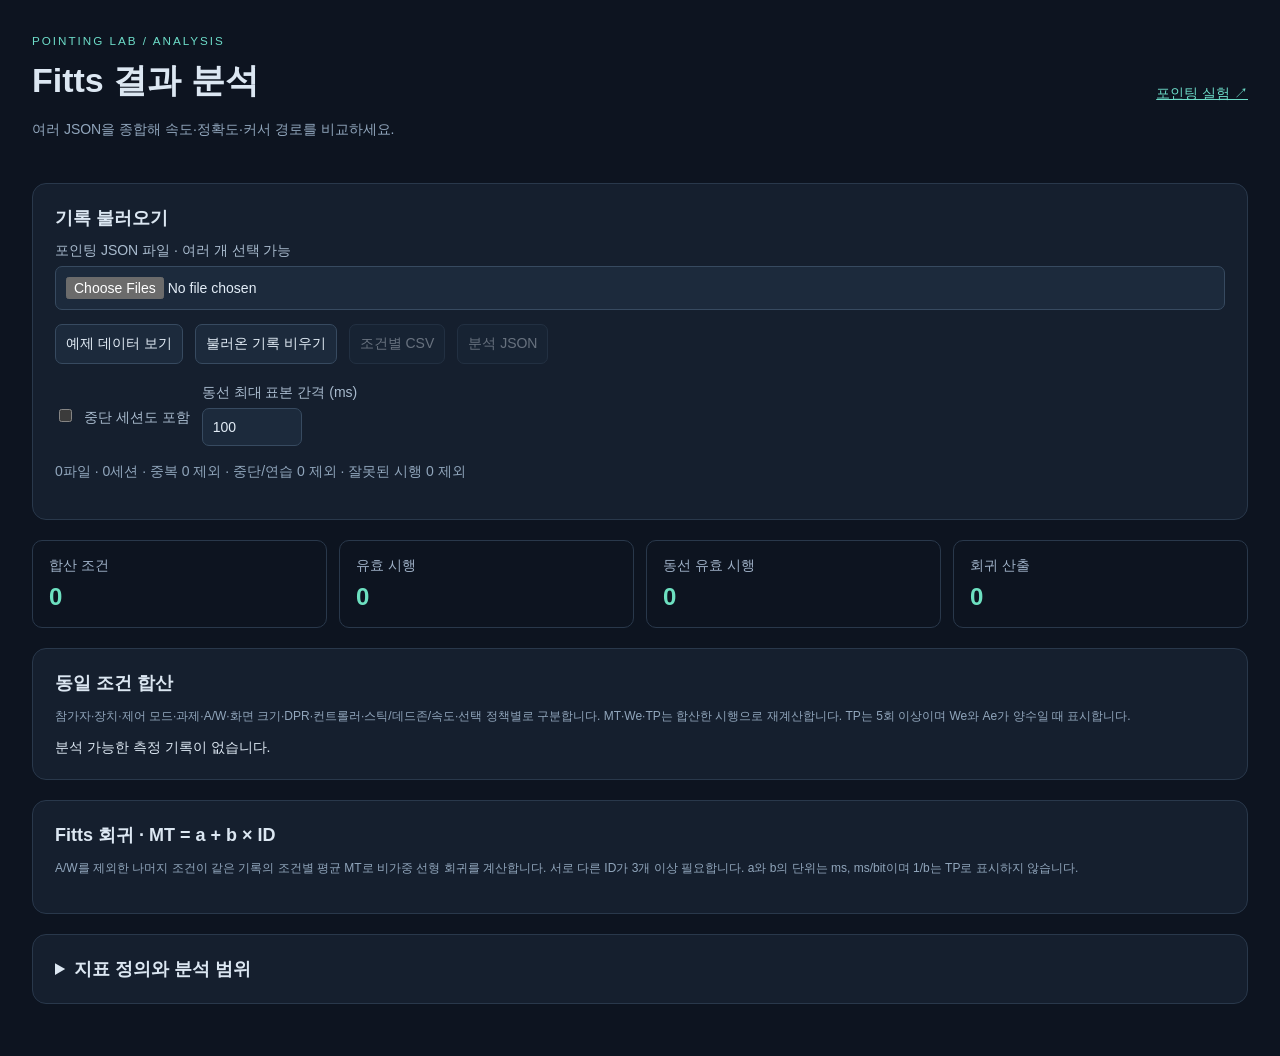
==== pointing-analysis.html @ 34eb5b52 "Add multi-file Fitts result analysis with path metrics and regression" ====
<!doctype html><html lang="ko"><head><meta charset="utf-8"><meta name="viewport" content="width=device-width,initial-scale=1,viewport-fit=cover"><title>Fitts 결과 분석</title><link rel="stylesheet" href="pointing.css?v=analysis-20261012"><link rel="stylesheet" href="pointing-analysis.css"></head><body><main>
<header><div><small>POINTING LAB / ANALYSIS</small><h1>Fitts 결과 분석</h1><p>여러 JSON을 종합해 속도·정확도·커서 경로를 비교하세요.</p></div><a href="pointing.html">포인팅 실험 ↗</a></header>
<section class="analysis-card"><h2>기록 불러오기</h2><label>포인팅 JSON 파일 · 여러 개 선택 가능<input id="files" type="file" accept=".json,application/json" multiple></label><div class="analysis-actions"><button id="demo">예제 데이터 보기</button><button id="clear">불러온 기록 비우기</button><button id="exportCsv" disabled>조건별 CSV</button><button id="exportJson" disabled>분석 JSON</button></div><div class="analysis-options"><label><input id="interrupted" type="checkbox"> 중단 세션도 포함</label><label>동선 최대 표본 간격 (ms)<input id="maxGap" type="number" min="10" max="1000" value="100" step="10"></label></div><p id="notice" role="status">기록은 이 브라우저에서 분석합니다. JSON을 서버로 전송하지 않습니다.</p><div id="fileList"></div></section>
<div class="analysis-totals" id="totals"></div><section class="analysis-card"><h2>동일 조건 합산</h2><p class="help">참가자·장치·제어 모드·과제·A/W·화면 크기·DPR·컨트롤러·스틱/데드존/속도·선택 정책별로 구분합니다. MT·We·TP는 합산한 시행으로 재계산합니다. TP는 5회 이상이며 We와 Ae가 양수일 때 표시합니다.</p><div id="conditions" class="table-scroll">JSON을 불러오면 결과가 표시됩니다.</div></section>
<section class="analysis-card"><h2>Fitts 회귀 · MT = a + b × ID</h2><p class="help">A/W를 제외한 나머지 조건이 같은 기록의 조건별 평균 MT로 비가중 선형 회귀를 계산합니다. 서로 다른 ID가 3개 이상 필요합니다. a와 b의 단위는 ms, ms/bit이며 1/b는 TP로 표시하지 않습니다.</p><div id="regressions"></div></section>
<details class="analysis-card"><summary>지표 정의와 분석 범위</summary><div class="definitions"><p><b>MT</b>: 선택 간 시간. <b>ER</b>: 타깃 밖 선택 비율. <b>선택 편향</b>: 중심 대비 이동 축 방향(축) 및 수직 방향(횡) 선택 오차의 평균. <b>선택 오차</b>: 타깃 중심까지 거리의 평균.</p><p><b>We</b> = 4.133 × 선택 축 오차의 표본 SD. <b>Ae</b>는 실제 선택 시작/종료점의 축 투영 거리 평균. <b>TP</b> = log₂(Ae/We+1) ÷ 평균 MT(s). 오선택을 포함합니다.</p><p><b>TRE</b>: 타깃을 나갔다 다시 들어온 횟수. <b>MDC / ODC</b>: 횡방향 / 이동 축 방향 전환 횟수 (원문 도식의 MDC / ODC). <b>TAC</b>: 이동 축 교차 횟수. <b>MV</b>: 경로의 횡방향 좌표 표본 SD. <b>ME / MO</b>: 횡방향 절대 오차 / 부호 있는 오차 평균. <b>효율</b>: 실제 선택 시작–종료 직선거리 ÷ 경로 길이.</p><p>동선 지표는 시행별 계산 후 평균합니다. 방향 전환·교차에는 0.5 CSS px 임계값을 적용합니다. 시작/종료 선택점과 중간 표본이 필요하며 최대 간격이 설정값을 넘으면 제외합니다. 이 간격과 최소 표본 기준은 앱의 분석 기준으로 ISO 요구사항이 아닙니다. 프레임 표본 사이의 빠른 재진입·방향 전환은 감지되지 않을 수 있습니다. 표본 누락을 다른 파일로 복원하지 않습니다.</p><p>중단 세션은 기본 제외하고 완전히 같은 세션의 중복 입력은 한 번만 집계합니다. 이전 녹화의 첫 시행은 시작 선택 좌표가 없으면 동선 분석에서 제외합니다. 구버전 스틱값이 화면 좌표로 저장된 동선은 제외합니다. 현재 참가자·장치 ID만으로 OS 포인터 감도나 물리 화면 크기의 동일성을 보장할 수 없으므로 실험 조건을 별도로 통제하세요. 학습·피로·순서 효과와 유의성 검정은 자동 평가하지 않습니다.</p><p>참고: <a href="https://www.yorku.ca/mack/CHI01.htm" target="_blank" rel="noopener">MacKenzie, Kauppinen & Silfverberg (2001), CHI, 9–16</a> · <a href="https://www.yorku.ca/mack/ijhcs2004.html" target="_blank" rel="noopener">Soukoreff & MacKenzie (2004), IJHCS, 61, 751–789</a>.</p></div></details>
</main><script src="pointing-analysis-core.js"></script><script src="pointing-analysis.js"></script></body></html>
---- pointing.css ----
:root{font-family:Inter,"Segoe UI",sans-serif;color:#dce7f2;background:#0d1420;font-size:14px;color-scheme:dark}*{box-sizing:border-box}body{margin:0}main{max-width:1450px;margin:auto;padding:32px}header,.topline{display:flex;justify-content:space-between;align-items:center;gap:16px}header{margin-bottom:28px}small{letter-spacing:2px;color:#6ddcc8}h1{font-size:34px;margin:10px 0}h2{font-size:18px;margin:0 0 16px}p{color:#91a6bc;line-height:1.65}a{color:#6ddcc8}.layout{display:grid;grid-template-columns:280px minmax(0,1fr);gap:24px}aside,.records{background:#151f2e;border:1px solid #29384b;border-radius:14px;padding:22px}label{display:block;color:#a9bbce;margin-bottom:14px}input,select,button{font:inherit;border:1px solid #374a60;border-radius:7px;padding:10px;background:#1c2a3c;color:#e3edf7}input,select{display:block;width:100%;margin-top:6px}button{cursor:pointer}button:disabled{opacity:.4;cursor:default}aside button{width:100%;margin-top:8px}.primary{background:#61ddbd;color:#0c2620;font-weight:700;border:0}.pair{display:grid;grid-template-columns:1fr 1fr;gap:10px}.help{font-size:12px}.topline{min-height:40px;color:#9eb0c6}#arena{height:540px;min-height:500px;background:#101c2b;border:1px solid #30435a;border-radius:14px;overflow:hidden;margin:10px 0;position:relative}canvas{display:block;width:100%;height:100%;touch-action:none}.metrics{display:grid;grid-template-columns:repeat(4,1fr);gap:12px;margin:18px 0}.metrics>div{background:#172334;padding:18px;border-radius:10px;color:#91a6bc}.metrics strong{display:block;color:#e7f5fc;font-size:25px;margin-top:8px}.records{margin-top:24px}.row{padding:12px 0;border-top:1px solid #2a3a4d;line-height:1.8}footer{margin-top:28px;color:#8fa2b9;font-size:12px;line-height:1.9}@media(max-width:900px){main{padding:16px}.layout{grid-template-columns:1fr}aside{display:grid;grid-template-columns:1fr 1fr;gap:10px}aside h2,aside p{grid-column:1/-1}.metrics{grid-template-columns:1fr 1fr}header{align-items:flex-start}h1{font-size:26px}}
:root .virtual-panel[hidden]{display:none}.virtual-panel{background:#151f2e;border:1px solid #29384b;border-radius:14px;padding:22px;margin:20px 0}.virtual-controls{display:flex;align-items:center;justify-content:center;gap:32px}.virtual-stick{width:176px;height:176px;border-radius:50%;border:2px solid #496580;background:radial-gradient(circle,#223d51,#142436);position:relative;touch-action:none;cursor:grab;user-select:none}.virtual-stick:before,.virtual-stick:after{content:'';position:absolute;background:#3a5369}.virtual-stick:before{width:1px;height:100%;left:50%}.virtual-stick:after{height:1px;width:100%;top:50%}.virtual-knob{position:absolute;left:calc(50% - 24px);top:calc(50% - 24px);width:48px;height:48px;border-radius:50%;background:#6de0c0;border:3px solid #c4ffeb;z-index:1;pointer-events:none}.virtual-stick.disabled{opacity:.4;cursor:default}#virtualValue{display:block;text-align:center;font-variant-numeric:tabular-nums;margin-top:12px;color:#6de0c0}.virtual-select{width:100%;min-height:65px;touch-action:none;font-weight:700;font-size:20px}.virtual-select.pressed{background:#6de0c0;color:#12352c}@media(max-width:500px){.virtual-controls{gap:16px}.virtual-stick{width:144px;height:144px}.virtual-panel{padding:14px}}
/* Keep targets and controls visible together. */
.layout>*{min-width:0}input,select{min-width:0;max-width:100%}.layout{align-items:start}.experiment{min-width:0}#pad{max-width:45%;overflow:hidden;text-overflow:ellipsis;white-space:nowrap;font-size:11px}summary{font-size:18px;font-weight:700;cursor:pointer;margin-bottom:18px}.settings-fields{display:block}.virtual-panel{margin:0;position:sticky;top:16px}.virtual-panel .topline{flex-wrap:wrap;gap:0}.virtual-panel .virtual-controls{flex-direction:column;gap:18px}.virtual-controls>div{min-width:0}.virtual-panel .virtual-controls>div:last-child{width:100%}.records .topline{flex-wrap:wrap}.records .topline>div{display:flex;flex-wrap:wrap;gap:8px}.row,footer{overflow-wrap:anywhere}
@media(min-width:761px){body.virtual-input main{max-width:1600px}body.virtual-input .layout{grid-template-columns:240px minmax(0,1fr) 230px}.layout>aside{display:block}#arena{height:540px}.virtual-panel h2{font-size:17px}.virtual-panel .topline>span{font-size:12px}}
@media(min-width:761px) and (max-width:1100px){main{padding:16px}.layout{gap:14px;grid-template-columns:200px minmax(0,1fr)}body.virtual-input .layout{grid-template-columns:180px minmax(0,1fr) 190px}aside,.virtual-panel{padding:14px}.virtual-stick{width:144px;height:144px}h1{font-size:26px}}
@media(max-width:760px){
  main{padding:12px;padding-top:max(12px,env(safe-area-inset-top))}header{margin-bottom:16px;gap:8px}header small{font-size:9px;letter-spacing:1px}header h1{font-size:24px}header p{font-size:12px;margin-bottom:0}header>a{font-size:12px;white-space:nowrap}
  .layout{display:flex;flex-direction:column;gap:12px}.layout>aside,.experiment{width:100%}.layout>aside{display:block;padding:14px}.settings-fields{display:grid;grid-template-columns:repeat(2,minmax(0,1fr));gap:10px}.settings-fields>p,.settings-fields>.pair{grid-column:1/-1}.settings-fields label{font-size:12px;margin:0}.settings-fields button{margin:0;min-height:44px}.settings-fields input,.settings-fields select{font-size:16px}summary{margin:0}details[open] summary{margin-bottom:16px}
  #arena{height:clamp(220px,40svh,360px);min-height:0;margin:6px 0}.experiment>.topline{font-size:12px;min-height:32px;gap:8px}.metrics{grid-template-columns:repeat(2,minmax(0,1fr));gap:8px;margin:12px 0}.metrics>div{padding:10px}.metrics strong{font-size:20px;margin-top:4px}#feedback{font-size:12px;margin:8px 0}.records{padding:14px;margin-top:12px}.records button{font-size:12px;min-height:44px}
  body.virtual-input{padding-bottom:calc(182px + env(safe-area-inset-bottom))}.virtual-panel{position:fixed;z-index:20;bottom:0;top:auto;left:0;right:0;border-radius:16px 16px 0 0;padding:10px 16px calc(10px + env(safe-area-inset-bottom));box-shadow:0 -8px 24px #0007;background:#152233}.virtual-panel>.topline{display:none}.virtual-panel .virtual-controls{flex-direction:row;gap:24px;justify-content:space-evenly}.virtual-panel .virtual-controls>div:last-child{width:120px;flex-shrink:0}.virtual-panel .virtual-controls label,.virtual-panel .virtual-controls .help{display:none}.virtual-stick{width:128px;height:128px}#virtualValue{font-size:12px;margin-top:6px}.virtual-select{min-height:92px;font-size:20px}.experiment{scroll-margin-top:10px}footer{font-size:11px}
}
@media(max-width:760px) and (max-height:500px){#arena{height:220px}.virtual-stick{width:96px;height:96px}.virtual-select{min-height:70px}body.virtual-input{padding-bottom:calc(140px + env(safe-area-inset-bottom))}}
.experiment-actions{display:flex;flex-wrap:wrap;gap:8px;margin:8px 0}.experiment-actions button{min-height:44px}@media(max-width:760px){.experiment-actions{display:grid;grid-template-columns:1fr 1fr}.experiment-actions #stop{grid-column:1/-1;font-size:12px;min-height:36px}}
header>.analysis-actions{display:flex;gap:12px;flex-wrap:wrap;justify-content:flex-end}header>.analysis-actions a{white-space:nowrap;font-size:12px}
---- pointing-analysis.css ----
.analysis-card{background:#151f2e;border:1px solid #29384b;border-radius:14px;padding:22px;margin:20px 0}.analysis-card>h2{margin-bottom:12px}.analysis-actions,.analysis-options{display:flex;gap:12px;flex-wrap:wrap;align-items:center}.analysis-options{margin-top:20px}.analysis-options label{margin:0}.analysis-options input[type=checkbox]{display:inline;width:auto;margin-right:8px}.analysis-options input[type=number]{width:100px}.analysis-totals{display:grid;grid-template-columns:repeat(4,minmax(0,1fr));gap:12px}.analysis-totals>div{padding:16px;border:1px solid #29384b;border-radius:10px;color:#9eb0c6}.analysis-totals strong{display:block;font-size:24px;color:#6de0c0;margin-top:8px}.table-scroll{overflow-x:auto}table{border-collapse:collapse;width:100%;font-variant-numeric:tabular-nums;font-size:12px}th,td{text-align:right;border-bottom:1px solid #2e4158;padding:12px 10px;white-space:nowrap}th{color:#9eb0c6}th:first-child,td:first-child{text-align:left}td:first-child{white-space:normal;min-width:180px}.condition-meta{font-size:12px;color:#91a6bc;margin:10px 0;overflow-wrap:anywhere}.path-note{font-size:12px;color:#e8bc78;line-height:1.7}.model{border-top:1px solid #2e4158;padding:20px 0}.model p{margin:8px 0}.model svg{display:block;width:100%;max-width:600px;height:auto;background:#0f1b29;border-radius:8px}.file-row{display:flex;justify-content:space-between;gap:12px;border-top:1px solid #2e4158;padding:12px 0;margin-top:8px;overflow-wrap:anywhere}.file-row button{flex-shrink:0}.definitions{line-height:1.8}.analysis-card summary{margin:0}.analysis-card[open] summary{margin-bottom:16px}@media(max-width:760px){.analysis-card{padding:14px}.analysis-totals{grid-template-columns:1fr 1fr;gap:8px}.analysis-actions{display:grid;grid-template-columns:1fr 1fr;width:100%}.analysis-actions button{font-size:12px;min-height:44px}.analysis-options{align-items:flex-start;flex-direction:column}.analysis-card input{font-size:16px}.file-row{font-size:12px}}
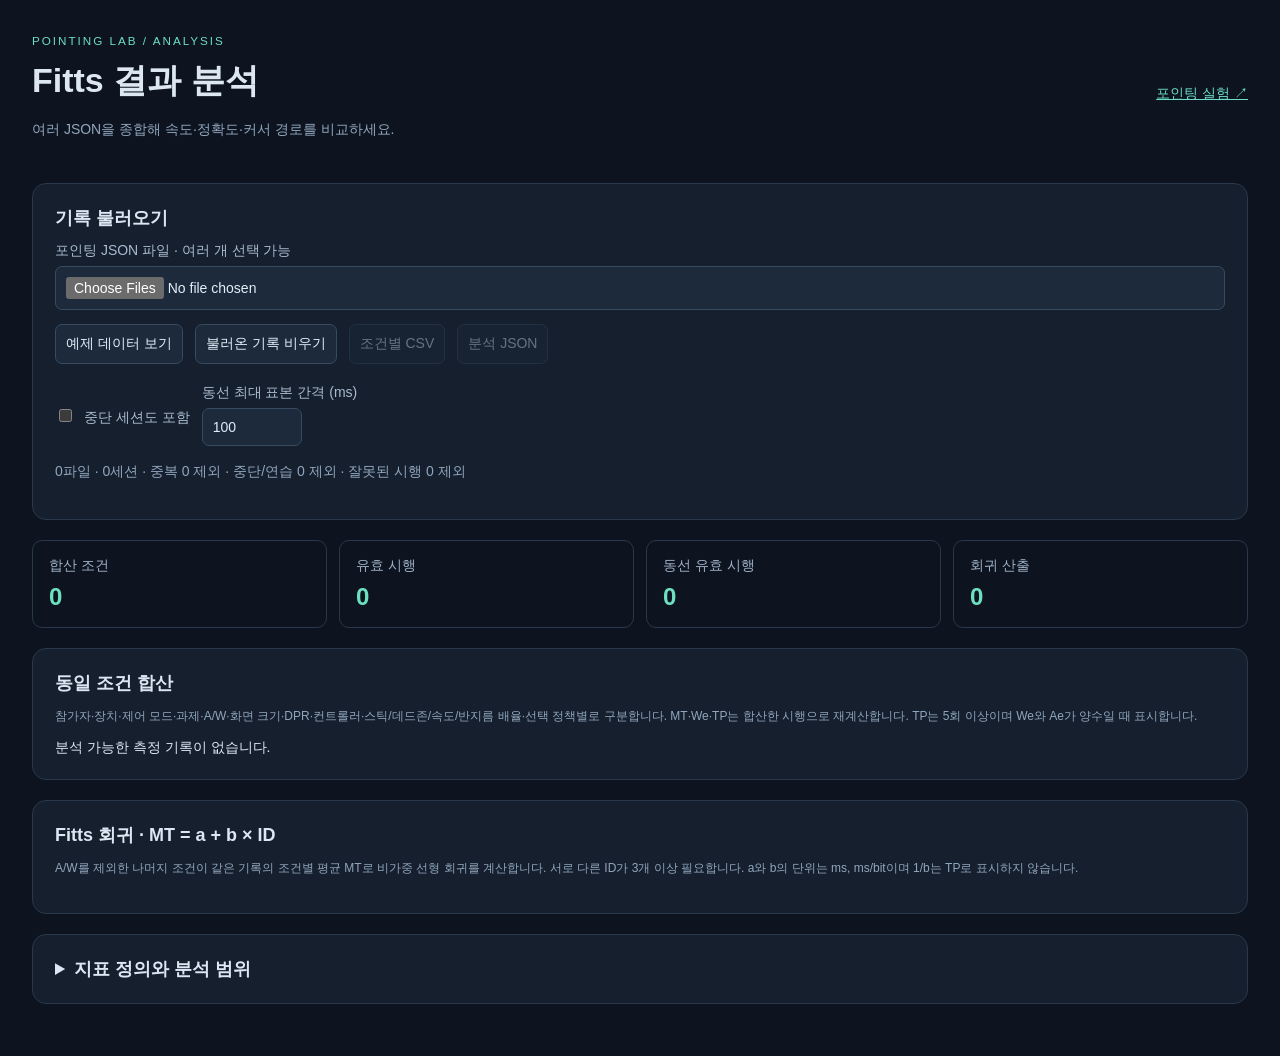
==== commit d81c80f6: "Add adjustable position radius and prominent analysis with automatic record handoff" ====
--- a/pointing-analysis.html
+++ b/pointing-analysis.html
@@ -1,7 +1,7 @@
 <!doctype html><html lang="ko"><head><meta charset="utf-8"><meta name="viewport" content="width=device-width,initial-scale=1,viewport-fit=cover"><title>Fitts 결과 분석</title><link rel="stylesheet" href="pointing.css?v=analysis-20261012"><link rel="stylesheet" href="pointing-analysis.css"></head><body><main>
 <header><div><small>POINTING LAB / ANALYSIS</small><h1>Fitts 결과 분석</h1><p>여러 JSON을 종합해 속도·정확도·커서 경로를 비교하세요.</p></div><a href="pointing.html">포인팅 실험 ↗</a></header>
-<section class="analysis-card"><h2>기록 불러오기</h2><label>포인팅 JSON 파일 · 여러 개 선택 가능<input id="files" type="file" accept=".json,application/json" multiple></label><div class="analysis-actions"><button id="demo">예제 데이터 보기</button><button id="clear">불러온 기록 비우기</button><button id="exportCsv" disabled>조건별 CSV</button><button id="exportJson" disabled>분석 JSON</button></div><div class="analysis-options"><label><input id="interrupted" type="checkbox"> 중단 세션도 포함</label><label>동선 최대 표본 간격 (ms)<input id="maxGap" type="number" min="10" max="1000" value="100" step="10"></label></div><p id="notice" role="status">기록은 이 브라우저에서 분석합니다. JSON을 서버로 전송하지 않습니다.</p><div id="fileList"></div></section>
-<div class="analysis-totals" id="totals"></div><section class="analysis-card"><h2>동일 조건 합산</h2><p class="help">참가자·장치·제어 모드·과제·A/W·화면 크기·DPR·컨트롤러·스틱/데드존/속도·선택 정책별로 구분합니다. MT·We·TP는 합산한 시행으로 재계산합니다. TP는 5회 이상이며 We와 Ae가 양수일 때 표시합니다.</p><div id="conditions" class="table-scroll">JSON을 불러오면 결과가 표시됩니다.</div></section>
+<section class="analysis-card"><h2>기록 불러오기</h2><label>포인팅 JSON 파일 · 여러 개 선택 가능<input id="files" type="file" accept=".json,application/json" multiple></label><div class="analysis-actions"><button id="demo">예제 데이터 보기</button><button id="clear">불러온 기록 비우기</button><button id="exportCsv" disabled>조건별 CSV</button><button id="exportJson" disabled>분석 JSON</button></div><div class="analysis-options"><label><input id="interrupted" type="checkbox"> 중단 세션도 포함</label><label>동선 최대 표본 간격 (ms)<input id="maxGap" type="number" min="10" max="1000" value="100" step="10"></label></div><p id="notice" role="status">기록은 이 브라우저에서 분석합니다. JSON을 서버로 전송하지 않습니다. 같은 브라우저의 최근 수집 기록은 자동으로 불러옵니다.</p><div id="fileList"></div></section>
+<div class="analysis-totals" id="totals"></div><section class="analysis-card"><h2>동일 조건 합산</h2><p class="help">참가자·장치·제어 모드·과제·A/W·화면 크기·DPR·컨트롤러·스틱/데드존/속도/반지름 배율·선택 정책별로 구분합니다. MT·We·TP는 합산한 시행으로 재계산합니다. TP는 5회 이상이며 We와 Ae가 양수일 때 표시합니다.</p><div id="conditions" class="table-scroll">JSON을 불러오면 결과가 표시됩니다.</div></section>
 <section class="analysis-card"><h2>Fitts 회귀 · MT = a + b × ID</h2><p class="help">A/W를 제외한 나머지 조건이 같은 기록의 조건별 평균 MT로 비가중 선형 회귀를 계산합니다. 서로 다른 ID가 3개 이상 필요합니다. a와 b의 단위는 ms, ms/bit이며 1/b는 TP로 표시하지 않습니다.</p><div id="regressions"></div></section>
 <details class="analysis-card"><summary>지표 정의와 분석 범위</summary><div class="definitions"><p><b>MT</b>: 선택 간 시간. <b>ER</b>: 타깃 밖 선택 비율. <b>선택 편향</b>: 중심 대비 이동 축 방향(축) 및 수직 방향(횡) 선택 오차의 평균. <b>선택 오차</b>: 타깃 중심까지 거리의 평균.</p><p><b>We</b> = 4.133 × 선택 축 오차의 표본 SD. <b>Ae</b>는 실제 선택 시작/종료점의 축 투영 거리 평균. <b>TP</b> = log₂(Ae/We+1) ÷ 평균 MT(s). 오선택을 포함합니다.</p><p><b>TRE</b>: 타깃을 나갔다 다시 들어온 횟수. <b>MDC / ODC</b>: 횡방향 / 이동 축 방향 전환 횟수 (원문 도식의 MDC / ODC). <b>TAC</b>: 이동 축 교차 횟수. <b>MV</b>: 경로의 횡방향 좌표 표본 SD. <b>ME / MO</b>: 횡방향 절대 오차 / 부호 있는 오차 평균. <b>효율</b>: 실제 선택 시작–종료 직선거리 ÷ 경로 길이.</p><p>동선 지표는 시행별 계산 후 평균합니다. 방향 전환·교차에는 0.5 CSS px 임계값을 적용합니다. 시작/종료 선택점과 중간 표본이 필요하며 최대 간격이 설정값을 넘으면 제외합니다. 이 간격과 최소 표본 기준은 앱의 분석 기준으로 ISO 요구사항이 아닙니다. 프레임 표본 사이의 빠른 재진입·방향 전환은 감지되지 않을 수 있습니다. 표본 누락을 다른 파일로 복원하지 않습니다.</p><p>중단 세션은 기본 제외하고 완전히 같은 세션의 중복 입력은 한 번만 집계합니다. 이전 녹화의 첫 시행은 시작 선택 좌표가 없으면 동선 분석에서 제외합니다. 구버전 스틱값이 화면 좌표로 저장된 동선은 제외합니다. 현재 참가자·장치 ID만으로 OS 포인터 감도나 물리 화면 크기의 동일성을 보장할 수 없으므로 실험 조건을 별도로 통제하세요. 학습·피로·순서 효과와 유의성 검정은 자동 평가하지 않습니다.</p><p>참고: <a href="https://www.yorku.ca/mack/CHI01.htm" target="_blank" rel="noopener">MacKenzie, Kauppinen & Silfverberg (2001), CHI, 9–16</a> · <a href="https://www.yorku.ca/mack/ijhcs2004.html" target="_blank" rel="noopener">Soukoreff & MacKenzie (2004), IJHCS, 61, 751–789</a>.</p></div></details>
-</main><script src="pointing-analysis-core.js"></script><script src="pointing-analysis.js"></script></body></html>
+</main><script src="pointing-store.js"></script><script src="pointing-analysis-core.js"></script><script src="pointing-analysis.js"></script></body></html>
--- a/pointing.css
+++ b/pointing.css
@@ -13,3 +13,4 @@
 @media(max-width:760px) and (max-height:500px){#arena{height:220px}.virtual-stick{width:96px;height:96px}.virtual-select{min-height:70px}body.virtual-input{padding-bottom:calc(140px + env(safe-area-inset-bottom))}}
 .experiment-actions{display:flex;flex-wrap:wrap;gap:8px;margin:8px 0}.experiment-actions button{min-height:44px}@media(max-width:760px){.experiment-actions{display:grid;grid-template-columns:1fr 1fr}.experiment-actions #stop{grid-column:1/-1;font-size:12px;min-height:36px}}
 header>.analysis-actions{display:flex;gap:12px;flex-wrap:wrap;justify-content:flex-end}header>.analysis-actions a{white-space:nowrap;font-size:12px}
+#openAnalysis.analysis-link{display:inline-flex;align-items:center;justify-content:center;min-height:52px;min-width:156px;padding:14px 22px;border-radius:10px;font-size:17px;font-weight:750;text-decoration:none;box-shadow:0 4px 18px #61ddbd24}#analyzeCollected{min-height:50px;padding:12px 20px;font-size:16px;font-weight:700}@media(max-width:760px){header>.analysis-actions{flex-direction:column;align-items:stretch;gap:8px}#openAnalysis.analysis-link{min-width:128px;font-size:15px;min-height:48px;padding:12px 14px}.records .topline>div{width:100%}#analyzeCollected{width:100%;min-height:50px;font-size:16px}}
